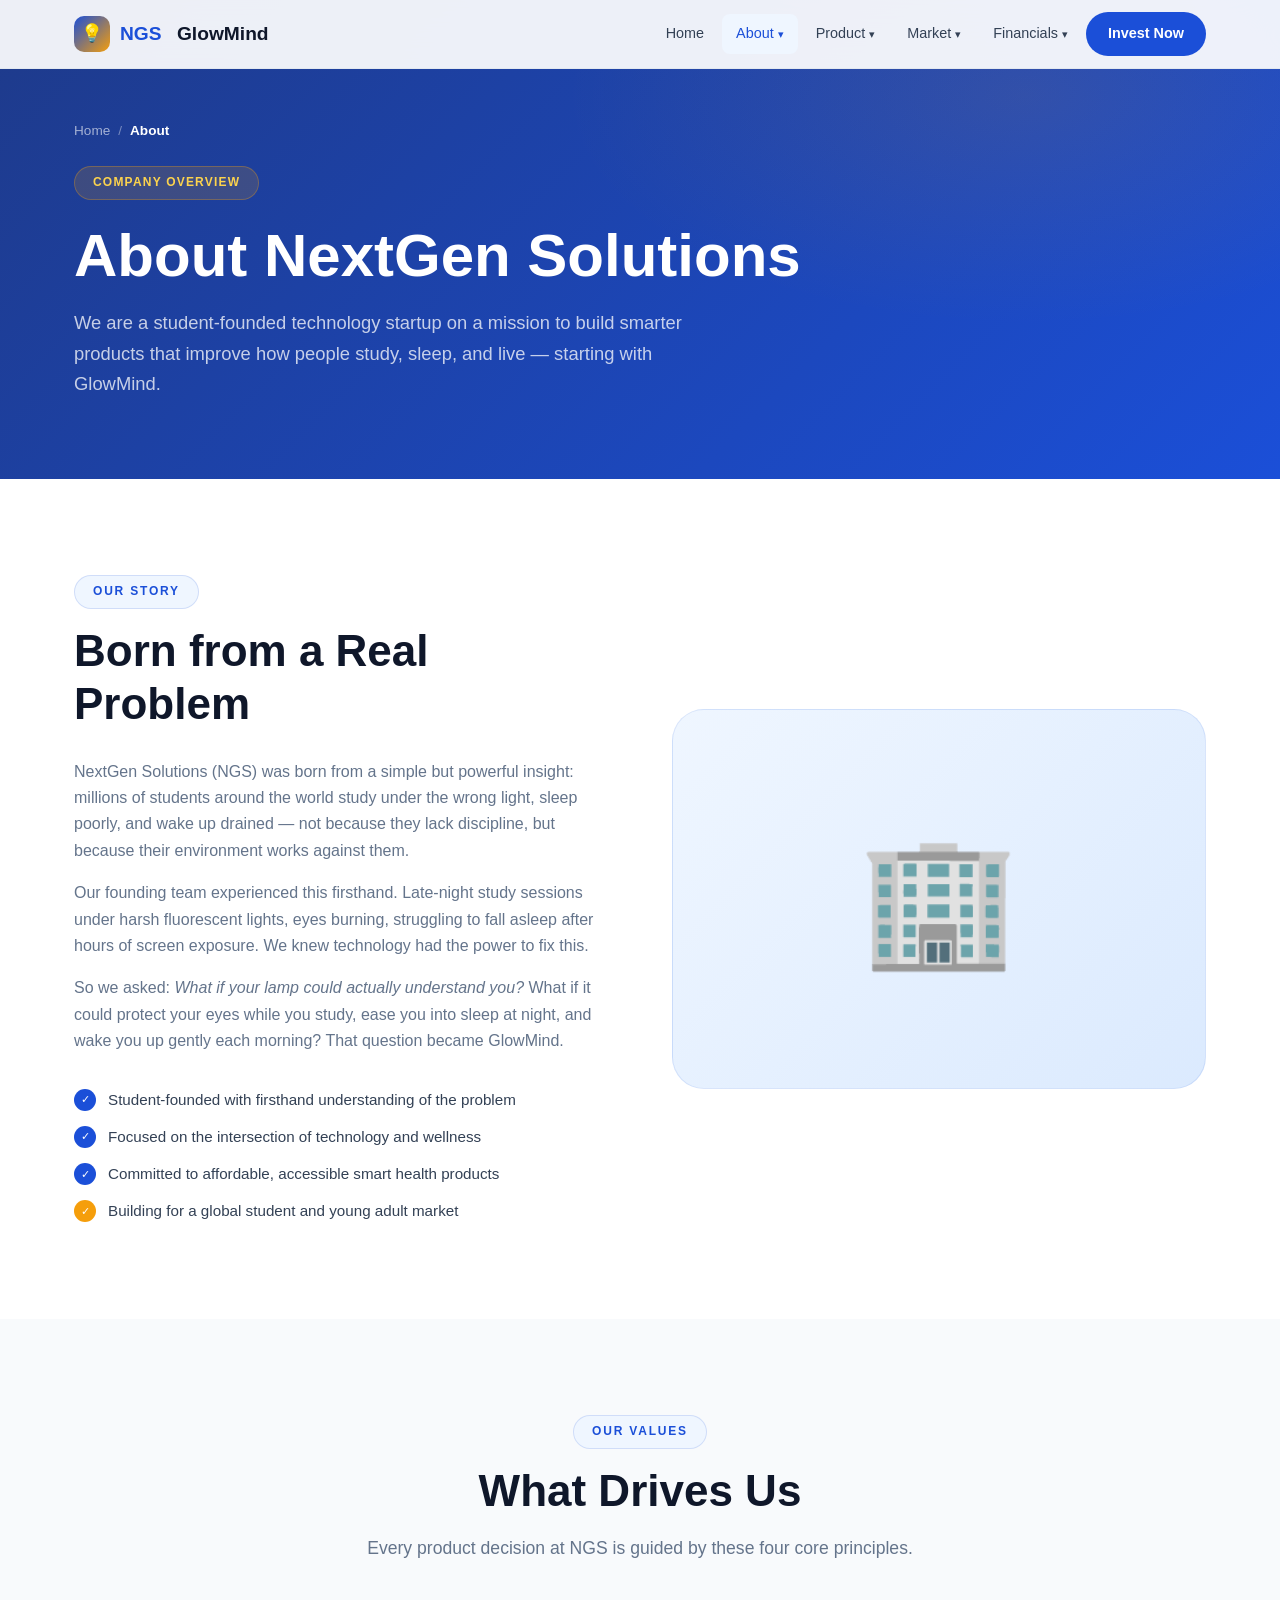
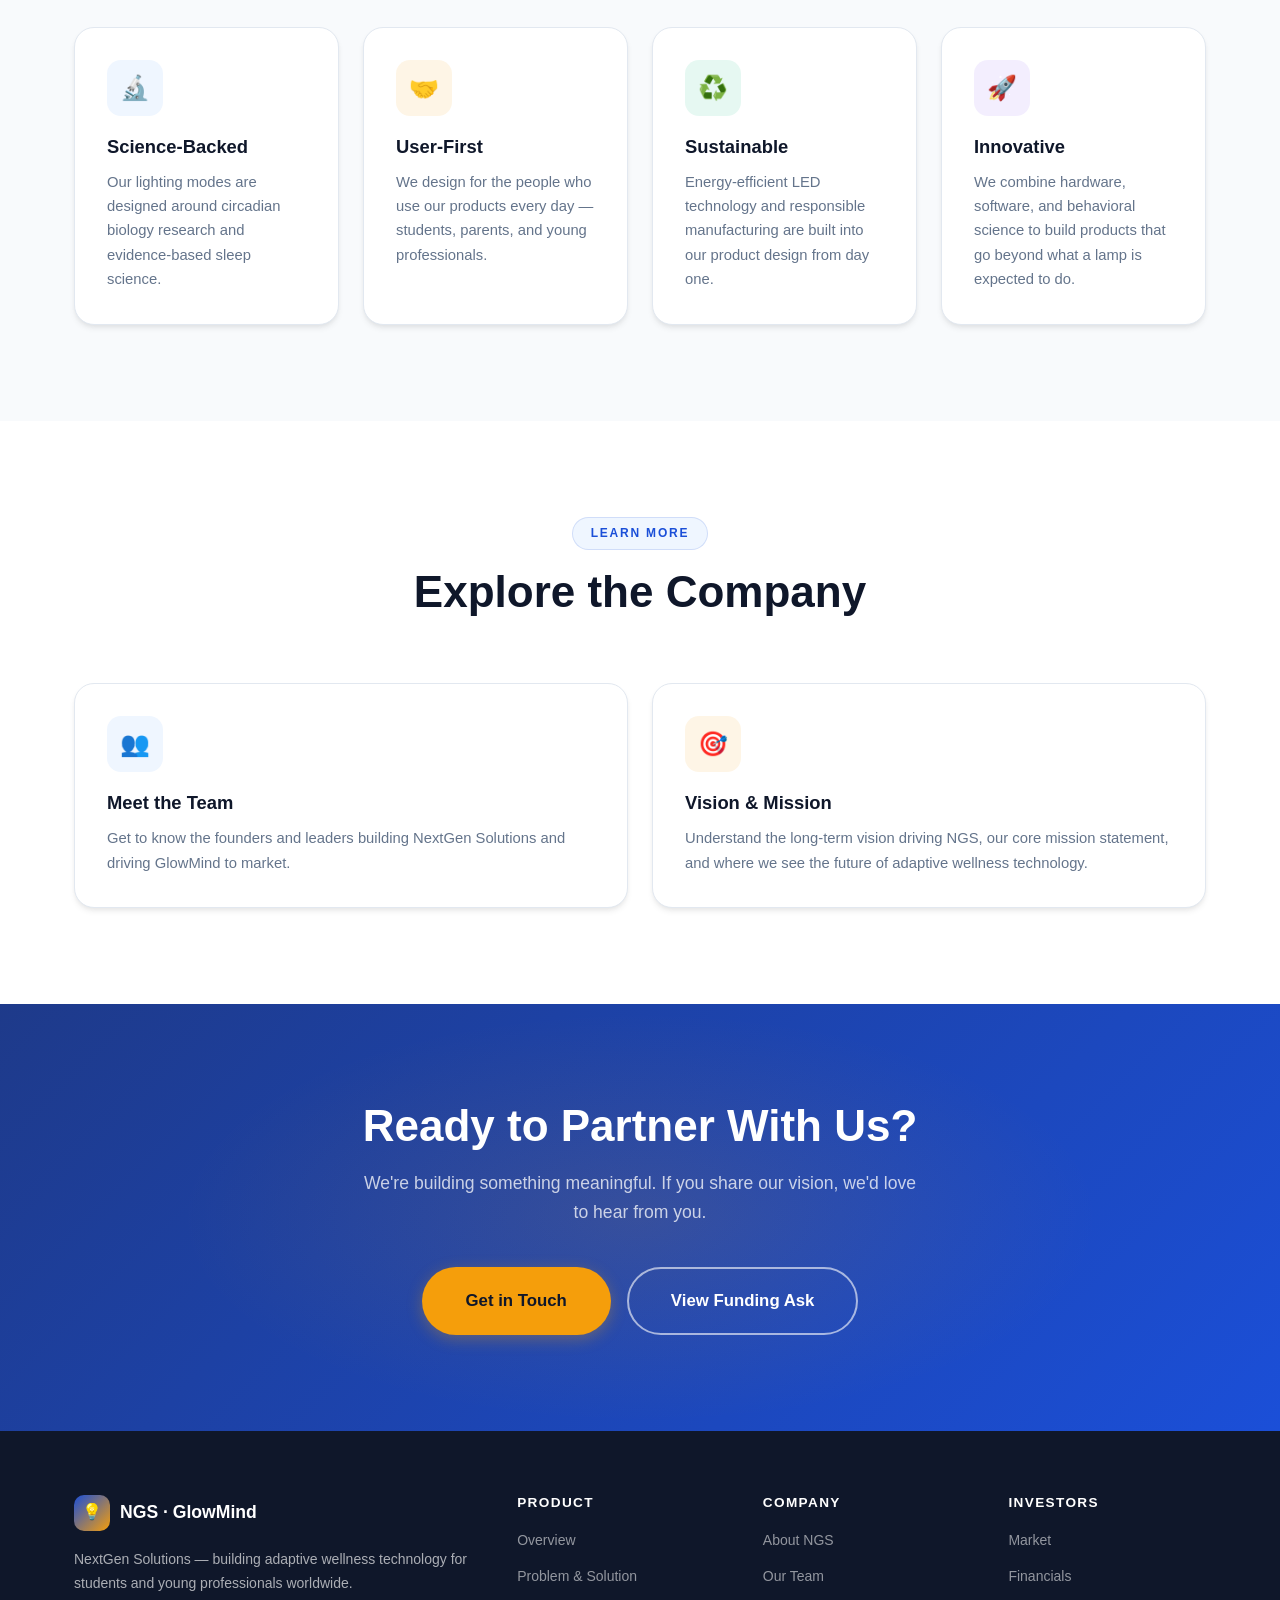
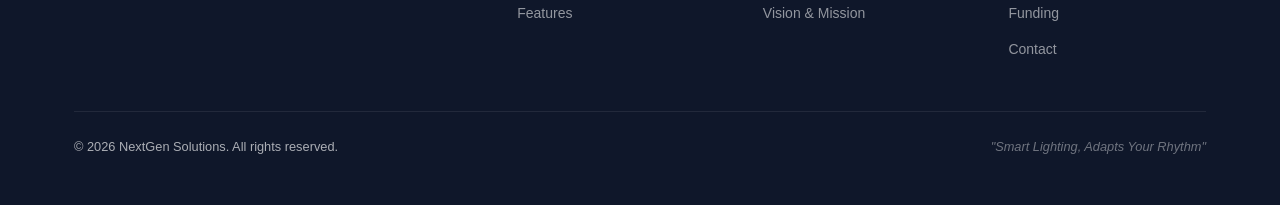
==== about.html @ 630b7460 "Initial commit: GlowMind investor proposal website Multi-page static website for NextGen Solutions' " ====
<!DOCTYPE html>
<html lang="en">
<head>
  <meta charset="UTF-8" />
  <meta name="viewport" content="width=device-width, initial-scale=1.0" />
  <title>About NextGen Solutions | GlowMind</title>
  <meta name="description" content="Learn about NextGen Solutions — a student-founded startup building adaptive wellness technology to improve how people study, sleep, and live." />
  <link rel="stylesheet" href="assets/css/styles.css" />
</head>
<body>

<nav class="nav">
  <div class="nav-inner">
    <a href="index.html" class="nav-logo">
      <div class="logo-icon">💡</div>
      <span>NGS</span> &nbsp;GlowMind
    </a>
    <ul class="nav-menu">
      <li class="nav-item"><a href="index.html" class="nav-link">Home</a></li>
      <li class="nav-item">
        <a href="about.html" class="nav-link active" data-dropdown="true">About <span class="chevron">▾</span></a>
        <div class="dropdown">
          <a href="about.html">Company Overview</a>
          <a href="about/team.html">Our Team</a>
          <a href="about/vision-mission.html">Vision &amp; Mission</a>
        </div>
      </li>
      <li class="nav-item">
        <a href="product.html" class="nav-link" data-dropdown="true">Product <span class="chevron">▾</span></a>
        <div class="dropdown">
          <a href="product.html">Product Overview</a>
          <a href="product/problem-solution.html">Problem &amp; Solution</a>
          <a href="product/features.html">Features</a>
        </div>
      </li>
      <li class="nav-item">
        <a href="market.html" class="nav-link" data-dropdown="true">Market <span class="chevron">▾</span></a>
        <div class="dropdown">
          <a href="market.html">Market Opportunity</a>
          <a href="market/customers.html">Target Customers</a>
          <a href="market/competition.html">Competition</a>
        </div>
      </li>
      <li class="nav-item">
        <a href="financials.html" class="nav-link" data-dropdown="true">Financials <span class="chevron">▾</span></a>
        <div class="dropdown">
          <a href="financials.html">Revenue &amp; Projections</a>
          <a href="financials/traction.html">Traction</a>
          <a href="financials/funding.html">Funding Ask</a>
        </div>
      </li>
      <li class="nav-item"><a href="contact.html" class="nav-link nav-cta">Invest Now</a></li>
    </ul>
    <div class="nav-toggle"><span></span><span></span><span></span></div>
  </div>
</nav>

<section class="page-hero">
  <div class="container page-hero-inner">
    <div class="breadcrumb"><a href="index.html">Home</a><span>/</span><span class="current">About</span></div>
    <div class="eyebrow">Company Overview</div>
    <h1>About NextGen Solutions</h1>
    <p>We are a student-founded technology startup on a mission to build smarter products that improve how people study, sleep, and live — starting with GlowMind.</p>
  </div>
</section>

<!-- Brand Story -->
<section class="section">
  <div class="container">
    <div class="two-col">
      <div class="two-col-content reveal">
        <div class="section-header" style="text-align:left;margin-bottom:28px;">
          <div class="eyebrow">Our Story</div>
          <h2>Born from a Real Problem</h2>
        </div>
        <p>NextGen Solutions (NGS) was born from a simple but powerful insight: millions of students around the world study under the wrong light, sleep poorly, and wake up drained — not because they lack discipline, but because their environment works against them.</p>
        <p>Our founding team experienced this firsthand. Late-night study sessions under harsh fluorescent lights, eyes burning, struggling to fall asleep after hours of screen exposure. We knew technology had the power to fix this.</p>
        <p>So we asked: <em>What if your lamp could actually understand you?</em> What if it could protect your eyes while you study, ease you into sleep at night, and wake you up gently each morning? That question became GlowMind.</p>
        <div class="checklist mt-8">
          <div class="checklist-item"><div class="ci-icon">✓</div><span>Student-founded with firsthand understanding of the problem</span></div>
          <div class="checklist-item"><div class="ci-icon">✓</div><span>Focused on the intersection of technology and wellness</span></div>
          <div class="checklist-item"><div class="ci-icon">✓</div><span>Committed to affordable, accessible smart health products</span></div>
          <div class="checklist-item accent"><div class="ci-icon">✓</div><span>Building for a global student and young adult market</span></div>
        </div>
      </div>
      <div class="two-col-visual reveal delay-1">🏢</div>
    </div>
  </div>
</section>

<!-- Core Values -->
<section class="section section-alt">
  <div class="container">
    <div class="section-header reveal">
      <div class="eyebrow">Our Values</div>
      <h2>What Drives Us</h2>
      <p>Every product decision at NGS is guided by these four core principles.</p>
    </div>
    <div class="card-grid card-grid-4">
      <div class="card reveal">
        <div class="card-icon blue">🔬</div>
        <h3>Science-Backed</h3>
        <p>Our lighting modes are designed around circadian biology research and evidence-based sleep science.</p>
      </div>
      <div class="card reveal delay-1">
        <div class="card-icon yellow">🤝</div>
        <h3>User-First</h3>
        <p>We design for the people who use our products every day — students, parents, and young professionals.</p>
      </div>
      <div class="card reveal delay-2">
        <div class="card-icon green">♻️</div>
        <h3>Sustainable</h3>
        <p>Energy-efficient LED technology and responsible manufacturing are built into our product design from day one.</p>
      </div>
      <div class="card reveal delay-3">
        <div class="card-icon purple">🚀</div>
        <h3>Innovative</h3>
        <p>We combine hardware, software, and behavioral science to build products that go beyond what a lamp is expected to do.</p>
      </div>
    </div>
  </div>
</section>

<!-- Quick nav -->
<section class="section">
  <div class="container">
    <div class="section-header reveal">
      <div class="eyebrow">Learn More</div>
      <h2>Explore the Company</h2>
    </div>
    <div class="card-grid card-grid-2">
      <a href="about/team.html" class="card reveal" style="cursor:pointer;">
        <div class="card-icon blue">👥</div>
        <h3>Meet the Team</h3>
        <p>Get to know the founders and leaders building NextGen Solutions and driving GlowMind to market.</p>
      </a>
      <a href="about/vision-mission.html" class="card reveal delay-1" style="cursor:pointer;">
        <div class="card-icon yellow">🎯</div>
        <h3>Vision &amp; Mission</h3>
        <p>Understand the long-term vision driving NGS, our core mission statement, and where we see the future of adaptive wellness technology.</p>
      </a>
    </div>
  </div>
</section>

<section class="cta-section">
  <div class="container">
    <h2>Ready to Partner With Us?</h2>
    <p>We're building something meaningful. If you share our vision, we'd love to hear from you.</p>
    <div class="cta-buttons">
      <a href="contact.html" class="btn btn-accent btn-lg">Get in Touch</a>
      <a href="financials/funding.html" class="btn btn-outline-white btn-lg">View Funding Ask</a>
    </div>
  </div>
</section>

<footer class="footer">
  <div class="container">
    <div class="footer-grid">
      <div class="footer-brand">
        <div class="logo"><div class="logo-icon">💡</div><div class="logo-text">NGS · GlowMind</div></div>
        <p>NextGen Solutions — building adaptive wellness technology for students and young professionals worldwide.</p>
      </div>
      <div class="footer-col"><h5>Product</h5><ul><li><a href="product.html">Overview</a></li><li><a href="product/problem-solution.html">Problem &amp; Solution</a></li><li><a href="product/features.html">Features</a></li></ul></div>
      <div class="footer-col"><h5>Company</h5><ul><li><a href="about.html">About NGS</a></li><li><a href="about/team.html">Our Team</a></li><li><a href="about/vision-mission.html">Vision &amp; Mission</a></li></ul></div>
      <div class="footer-col"><h5>Investors</h5><ul><li><a href="market.html">Market</a></li><li><a href="financials.html">Financials</a></li><li><a href="financials/funding.html">Funding</a></li><li><a href="contact.html">Contact</a></li></ul></div>
    </div>
    <div class="footer-bottom">
      <p>&copy; 2026 NextGen Solutions. All rights reserved.</p>
      <p class="footer-tagline">"Smart Lighting, Adapts Your Rhythm"</p>
    </div>
  </div>
</footer>

<script src="assets/js/script.js"></script>
</body>
</html>
---- assets/css/styles.css ----
:root {
  --primary: #1B4FD8;
  --primary-light: #3B82F6;
  --primary-dark: #1e3a8a;
  --accent: #F59E0B;
  --accent-light: #FCD34D;
  --accent-dark: #D97706;
  --dark: #0F172A;
  --text: #334155;
  --text-light: #64748B;
  --bg: #F8FAFC;
  --bg-alt: #EFF6FF;
  --white: #FFFFFF;
  --border: #E2E8F0;
  --shadow: 0 4px 6px -1px rgba(0,0,0,.08), 0 2px 4px -1px rgba(0,0,0,.04);
  --shadow-md: 0 8px 16px -4px rgba(0,0,0,.1), 0 4px 8px -2px rgba(0,0,0,.06);
  --shadow-lg: 0 16px 32px -8px rgba(0,0,0,.12), 0 8px 16px -4px rgba(0,0,0,.06);
  --shadow-xl: 0 24px 48px -12px rgba(27,79,216,.25);
  --radius: 12px;
  --radius-lg: 20px;
  --radius-xl: 32px;
  --transition: all 0.3s cubic-bezier(0.4, 0, 0.2, 1);
}

*, *::before, *::after { margin: 0; padding: 0; box-sizing: border-box; }
html { scroll-behavior: smooth; font-size: 16px; }
body {
  font-family: -apple-system, BlinkMacSystemFont, 'Segoe UI', Roboto, Oxygen, Ubuntu, Cantarell, sans-serif;
  color: var(--text);
  background: var(--white);
  line-height: 1.65;
  overflow-x: hidden;
}

h1, h2, h3, h4, h5 { color: var(--dark); line-height: 1.2; font-weight: 700; }
h1 { font-size: clamp(2.2rem, 5vw, 3.75rem); }
h2 { font-size: clamp(1.75rem, 3.5vw, 2.75rem); }
h3 { font-size: clamp(1.25rem, 2.5vw, 1.75rem); }
h4 { font-size: 1.15rem; font-weight: 600; }
p { margin-bottom: 1rem; }
a { text-decoration: none; color: var(--primary); transition: var(--transition); }
a:hover { color: var(--accent-dark); }
img { max-width: 100%; display: block; }
ul { list-style: none; }

/* ── UTILITIES ── */
.container { max-width: 1180px; margin: 0 auto; padding: 0 24px; }
.section { padding: 96px 0; }
.section-sm { padding: 64px 0; }
.section-alt { background: var(--bg); }
.section-dark { background: var(--primary-dark); color: var(--white); }
.section-dark h2, .section-dark h3, .section-dark h4 { color: var(--white); }
.section-dark p { color: rgba(255,255,255,.8); }
.text-center { text-align: center; }
.text-primary { color: var(--primary); }
.text-accent { color: var(--accent); }
.text-white { color: var(--white) !important; }
.mb-0 { margin-bottom: 0 !important; }
.mb-2 { margin-bottom: .5rem; }
.mb-4 { margin-bottom: 1rem; }
.mb-8 { margin-bottom: 2rem; }
.mt-4 { margin-top: 1rem; }
.mt-8 { margin-top: 2rem; }
.font-bold { font-weight: 700; }
.highlight { color: var(--accent); font-weight: 700; }
.highlight-primary { color: var(--primary); font-weight: 700; }

/* ── SECTION HEADER ── */
.section-header { text-align: center; margin-bottom: 64px; }
.section-header .eyebrow {
  display: inline-block;
  font-size: .75rem;
  font-weight: 700;
  letter-spacing: .15em;
  text-transform: uppercase;
  color: var(--primary);
  background: var(--bg-alt);
  border: 1px solid rgba(27,79,216,.15);
  padding: 6px 18px;
  border-radius: 100px;
  margin-bottom: 16px;
}
.section-header h2 { margin-bottom: 16px; }
.section-header p { font-size: 1.1rem; color: var(--text-light); max-width: 600px; margin: 0 auto; }

/* ── NAV ── */
.nav {
  position: fixed; top: 0; left: 0; right: 0; z-index: 1000;
  background: rgba(255,255,255,.92);
  backdrop-filter: blur(16px);
  -webkit-backdrop-filter: blur(16px);
  border-bottom: 1px solid var(--border);
  transition: var(--transition);
}
.nav.scrolled { box-shadow: var(--shadow-md); }
.nav-inner {
  display: flex;
  align-items: center;
  justify-content: space-between;
  height: 68px;
  max-width: 1180px;
  margin: 0 auto;
  padding: 0 24px;
}
.nav-logo {
  display: flex;
  align-items: center;
  gap: 10px;
  font-weight: 800;
  font-size: 1.2rem;
  color: var(--dark);
}
.nav-logo .logo-icon {
  width: 36px; height: 36px;
  background: linear-gradient(135deg, var(--primary) 0%, var(--accent) 100%);
  border-radius: 10px;
  display: flex; align-items: center; justify-content: center;
  font-size: 1.1rem;
  color: white;
}
.nav-logo span { color: var(--primary); }
.nav-menu { display: flex; align-items: center; gap: 4px; }
.nav-item { position: relative; }
.nav-link {
  display: flex; align-items: center; gap: 4px;
  padding: 8px 14px;
  border-radius: 8px;
  font-size: .9rem;
  font-weight: 500;
  color: var(--text);
  transition: var(--transition);
  white-space: nowrap;
}
.nav-link:hover, .nav-link.active { background: var(--bg-alt); color: var(--primary); }
.nav-link .chevron { font-size: .7rem; transition: var(--transition); }
.nav-item:hover .chevron { transform: rotate(180deg); }
.dropdown {
  position: absolute;
  top: calc(100% + 8px);
  left: 0;
  background: var(--white);
  border: 1px solid var(--border);
  border-radius: var(--radius);
  box-shadow: var(--shadow-lg);
  min-width: 200px;
  opacity: 0;
  visibility: hidden;
  transform: translateY(-8px);
  transition: var(--transition);
  overflow: hidden;
}
.nav-item:hover .dropdown { opacity: 1; visibility: visible; transform: translateY(0); }
.dropdown a {
  display: block;
  padding: 11px 18px;
  font-size: .875rem;
  font-weight: 500;
  color: var(--text);
  border-bottom: 1px solid var(--border);
  transition: var(--transition);
}
.dropdown a:last-child { border-bottom: none; }
.dropdown a:hover { background: var(--bg-alt); color: var(--primary); padding-left: 24px; }
.nav-cta {
  background: var(--primary);
  color: var(--white) !important;
  border-radius: 100px;
  padding: 10px 22px !important;
  font-weight: 600 !important;
}
.nav-cta:hover { background: var(--primary-dark) !important; color: var(--white) !important; }
.nav-toggle { display: none; flex-direction: column; gap: 5px; cursor: pointer; padding: 4px; }
.nav-toggle span { display: block; width: 24px; height: 2px; background: var(--dark); border-radius: 2px; transition: var(--transition); }

/* ── BUTTONS ── */
.btn {
  display: inline-flex; align-items: center; gap: 8px;
  padding: 14px 32px;
  border-radius: 100px;
  font-size: .95rem;
  font-weight: 600;
  cursor: pointer;
  border: 2px solid transparent;
  transition: var(--transition);
  white-space: nowrap;
}
.btn-primary {
  background: var(--primary); color: var(--white);
  box-shadow: 0 4px 16px rgba(27,79,216,.35);
}
.btn-primary:hover { background: var(--primary-dark); color: var(--white); transform: translateY(-2px); box-shadow: 0 8px 24px rgba(27,79,216,.45); }
.btn-accent {
  background: var(--accent); color: var(--dark);
  box-shadow: 0 4px 16px rgba(245,158,11,.3);
}
.btn-accent:hover { background: var(--accent-dark); color: var(--white); transform: translateY(-2px); box-shadow: 0 8px 24px rgba(245,158,11,.4); }
.btn-outline {
  background: transparent; color: var(--primary);
  border-color: var(--primary);
}
.btn-outline:hover { background: var(--primary); color: var(--white); transform: translateY(-2px); }
.btn-outline-white {
  background: transparent; color: var(--white);
  border-color: rgba(255,255,255,.6);
}
.btn-outline-white:hover { background: rgba(255,255,255,.1); color: var(--white); border-color: var(--white); }
.btn-lg { padding: 18px 42px; font-size: 1.05rem; }
.btn-sm { padding: 10px 22px; font-size: .85rem; }

/* ── HERO ── */
.hero {
  min-height: 100vh;
  display: flex; align-items: center;
  background: linear-gradient(135deg, #0F172A 0%, #1e3a8a 50%, #1B4FD8 100%);
  position: relative;
  overflow: hidden;
  padding-top: 68px;
}
.hero::before {
  content: '';
  position: absolute; inset: 0;
  background: radial-gradient(ellipse 80% 60% at 60% 40%, rgba(245,158,11,.12) 0%, transparent 60%),
              radial-gradient(ellipse 60% 80% at 20% 80%, rgba(59,130,246,.15) 0%, transparent 60%);
}
.hero-grid { position: absolute; inset: 0; background-image: linear-gradient(rgba(255,255,255,.03) 1px, transparent 1px), linear-gradient(90deg, rgba(255,255,255,.03) 1px, transparent 1px); background-size: 48px 48px; }
.hero-inner { position: relative; z-index: 2; }
.hero-content { max-width: 700px; }
.hero-eyebrow {
  display: inline-flex; align-items: center; gap: 8px;
  background: rgba(245,158,11,.15);
  border: 1px solid rgba(245,158,11,.3);
  color: var(--accent-light);
  padding: 8px 20px;
  border-radius: 100px;
  font-size: .8rem;
  font-weight: 700;
  letter-spacing: .1em;
  text-transform: uppercase;
  margin-bottom: 28px;
}
.hero-eyebrow .dot { width: 6px; height: 6px; background: var(--accent); border-radius: 50%; animation: pulse 2s infinite; }
.hero h1 { color: var(--white); margin-bottom: 8px; }
.hero h1 .tagline-accent { color: var(--accent); }
.hero .tagline { font-size: clamp(1rem, 2vw, 1.25rem); color: rgba(255,255,255,.7); margin-bottom: 32px; font-style: italic; }
.hero-speech {
  background: rgba(255,255,255,.06);
  border: 1px solid rgba(255,255,255,.1);
  border-left: 4px solid var(--accent);
  border-radius: var(--radius);
  padding: 28px 32px;
  margin-bottom: 36px;
}
.hero-speech p {
  color: rgba(255,255,255,.9);
  font-size: 1.05rem;
  margin-bottom: 12px;
  line-height: 1.75;
}
.hero-speech p:last-child { margin-bottom: 0; }
.hero-speech .question { font-size: 1.1rem; font-weight: 600; color: var(--white); }
.hero-cta { display: flex; gap: 16px; flex-wrap: wrap; margin-bottom: 60px; }
.hero-stats { display: flex; gap: 48px; flex-wrap: wrap; }
.hero-stat { }
.hero-stat .number { font-size: 2rem; font-weight: 800; color: var(--accent); line-height: 1; }
.hero-stat .label { font-size: .8rem; color: rgba(255,255,255,.6); text-transform: uppercase; letter-spacing: .08em; margin-top: 4px; }
.hero-lamp {
  position: absolute; right: 5%; top: 50%; transform: translateY(-50%);
  width: 380px; height: 480px;
  display: flex; align-items: center; justify-content: center;
}
.lamp-visual {
  position: relative;
  width: 220px; height: 380px;
  display: flex; flex-direction: column; align-items: center;
}
.lamp-head {
  width: 140px; height: 80px;
  background: linear-gradient(135deg, #2d3748 0%, #1a202c 100%);
  border-radius: 50% 50% 40% 40%;
  position: relative;
  box-shadow: 0 0 60px rgba(245,158,11,.6), 0 0 120px rgba(245,158,11,.3);
  z-index: 2;
  overflow: hidden;
}
.lamp-head::after {
  content: '';
  position: absolute; bottom: 0; left: 50%; transform: translateX(-50%);
  width: 80%; height: 60%;
  background: radial-gradient(ellipse, rgba(255,220,100,.9) 0%, rgba(245,158,11,.7) 60%, transparent 100%);
  border-radius: 50%;
}
.lamp-glow {
  position: absolute; top: 60px; left: 50%; transform: translateX(-50%);
  width: 300px; height: 220px;
  background: conic-gradient(from 180deg, transparent 30%, rgba(245,158,11,.15) 50%, transparent 70%);
  border-radius: 0 0 50% 50%;
}
.lamp-arm {
  width: 8px; height: 100px;
  background: linear-gradient(to bottom, #2d3748, #374151);
  border-radius: 4px;
  z-index: 1;
}
.lamp-base {
  width: 120px; height: 16px;
  background: linear-gradient(135deg, #374151, #1f2937);
  border-radius: 8px;
  box-shadow: var(--shadow-md);
}
.lamp-rings {
  position: absolute; top: -20px; left: 50%; transform: translateX(-50%);
  width: 200px; height: 200px;
}
.ring {
  position: absolute; top: 50%; left: 50%;
  border-radius: 50%;
  border: 1px solid rgba(245,158,11,.2);
  transform: translate(-50%, -50%);
  animation: ring-pulse 3s ease-in-out infinite;
}
.ring:nth-child(1) { width: 120px; height: 120px; animation-delay: 0s; }
.ring:nth-child(2) { width: 180px; height: 180px; animation-delay: .6s; }
.ring:nth-child(3) { width: 240px; height: 240px; animation-delay: 1.2s; }
.lamp-badge {
  position: absolute;
  background: rgba(255,255,255,.1);
  backdrop-filter: blur(8px);
  border: 1px solid rgba(255,255,255,.15);
  border-radius: var(--radius);
  padding: 12px 16px;
  font-size: .8rem;
  color: rgba(255,255,255,.9);
  font-weight: 600;
  white-space: nowrap;
}
.lamp-badge.b1 { top: 20%; left: -60px; }
.lamp-badge.b2 { top: 50%; right: -60px; }
.lamp-badge.b3 { bottom: 20%; left: -40px; }
.lamp-badge .icon { font-size: 1rem; }

/* ── PAGE HERO (subpages) ── */
.page-hero {
  background: linear-gradient(135deg, var(--primary-dark) 0%, var(--primary) 100%);
  padding: 120px 0 80px;
  position: relative;
  overflow: hidden;
}
.page-hero::before {
  content: '';
  position: absolute; inset: 0;
  background: radial-gradient(ellipse 60% 80% at 80% 20%, rgba(245,158,11,.1) 0%, transparent 60%);
}
.page-hero-inner { position: relative; z-index: 2; }
.page-hero .eyebrow {
  display: inline-flex; align-items: center; gap: 8px;
  background: rgba(245,158,11,.15);
  border: 1px solid rgba(245,158,11,.3);
  color: var(--accent-light);
  padding: 6px 18px; border-radius: 100px;
  font-size: .75rem; font-weight: 700; letter-spacing: .1em;
  text-transform: uppercase; margin-bottom: 20px;
}
.page-hero h1 { color: var(--white); margin-bottom: 16px; }
.page-hero p { font-size: 1.15rem; color: rgba(255,255,255,.75); max-width: 620px; margin-bottom: 0; }
.breadcrumb { display: flex; align-items: center; gap: 8px; margin-bottom: 24px; font-size: .85rem; }
.breadcrumb a { color: rgba(255,255,255,.6); }
.breadcrumb a:hover { color: var(--accent); }
.breadcrumb span { color: rgba(255,255,255,.4); }
.breadcrumb .current { color: var(--white); font-weight: 600; }

/* ── CARDS ── */
.card {
  background: var(--white);
  border: 1px solid var(--border);
  border-radius: var(--radius-lg);
  padding: 32px;
  transition: var(--transition);
  box-shadow: var(--shadow);
}
.card:hover { transform: translateY(-4px); box-shadow: var(--shadow-lg); border-color: rgba(27,79,216,.15); }
.card-icon {
  width: 56px; height: 56px;
  border-radius: 14px;
  display: flex; align-items: center; justify-content: center;
  font-size: 1.5rem;
  margin-bottom: 20px;
}
.card-icon.blue { background: var(--bg-alt); }
.card-icon.yellow { background: rgba(245,158,11,.1); }
.card-icon.green { background: rgba(16,185,129,.1); }
.card-icon.purple { background: rgba(139,92,246,.1); }
.card h3 { margin-bottom: 12px; font-size: 1.15rem; }
.card p { color: var(--text-light); font-size: .925rem; margin-bottom: 0; }
.card-grid { display: grid; gap: 24px; }
.card-grid-2 { grid-template-columns: repeat(2, 1fr); }
.card-grid-3 { grid-template-columns: repeat(3, 1fr); }
.card-grid-4 { grid-template-columns: repeat(4, 1fr); }

/* ── FEATURE CARDS ── */
.feature-card {
  background: var(--white);
  border: 1px solid var(--border);
  border-radius: var(--radius-lg);
  padding: 36px 28px;
  text-align: center;
  transition: var(--transition);
  position: relative;
  overflow: hidden;
}
.feature-card::before {
  content: '';
  position: absolute; top: 0; left: 0; right: 0;
  height: 4px;
  background: linear-gradient(90deg, var(--primary), var(--accent));
  transform: scaleX(0); transform-origin: left;
  transition: transform .4s ease;
}
.feature-card:hover::before { transform: scaleX(1); }
.feature-card:hover { transform: translateY(-6px); box-shadow: var(--shadow-xl); }
.feature-card .icon { font-size: 2.5rem; margin-bottom: 20px; display: block; }
.feature-card h3 { font-size: 1.1rem; margin-bottom: 12px; }
.feature-card p { font-size: .9rem; color: var(--text-light); margin-bottom: 0; }

/* ── MODES SECTION ── */
.modes-grid { display: grid; grid-template-columns: repeat(3, 1fr); gap: 32px; }
.mode-card {
  border-radius: var(--radius-xl);
  padding: 48px 36px;
  text-align: center;
  position: relative;
  overflow: hidden;
  transition: var(--transition);
}
.mode-card:hover { transform: translateY(-8px); box-shadow: var(--shadow-xl); }
.mode-card.study { background: linear-gradient(135deg, #EFF6FF 0%, #DBEAFE 100%); border: 2px solid rgba(59,130,246,.2); }
.mode-card.sleep { background: linear-gradient(135deg, #F5F3FF 0%, #EDE9FE 100%); border: 2px solid rgba(139,92,246,.2); }
.mode-card.wakeup { background: linear-gradient(135deg, #FFFBEB 0%, #FEF3C7 100%); border: 2px solid rgba(245,158,11,.2); }
.mode-icon { font-size: 3.5rem; margin-bottom: 20px; display: block; }
.mode-card h3 { margin-bottom: 16px; }
.mode-card p { font-size: .95rem; color: var(--text); margin-bottom: 0; }
.mode-badge {
  display: inline-block;
  padding: 6px 16px;
  border-radius: 100px;
  font-size: .75rem;
  font-weight: 700;
  letter-spacing: .05em;
  text-transform: uppercase;
  margin-bottom: 16px;
}
.study .mode-badge { background: rgba(59,130,246,.15); color: #1d4ed8; }
.sleep .mode-badge { background: rgba(139,92,246,.15); color: #7c3aed; }
.wakeup .mode-badge { background: rgba(245,158,11,.15); color: #d97706; }

/* ── PROBLEM-SOLUTION ── */
.problem-grid { display: grid; grid-template-columns: 1fr 1fr; gap: 48px; align-items: start; }
.problem-list { display: flex; flex-direction: column; gap: 16px; }
.problem-item {
  display: flex; align-items: flex-start; gap: 16px;
  background: var(--white);
  border: 1px solid var(--border);
  border-left: 4px solid #EF4444;
  border-radius: var(--radius);
  padding: 20px 24px;
  transition: var(--transition);
}
.problem-item:hover { box-shadow: var(--shadow-md); }
.problem-item .pi-icon { font-size: 1.5rem; flex-shrink: 0; }
.problem-item .pi-content h4 { margin-bottom: 6px; font-size: 1rem; }
.problem-item .pi-content p { font-size: .875rem; color: var(--text-light); margin-bottom: 0; }
.solution-list { display: flex; flex-direction: column; gap: 16px; }
.solution-item {
  display: flex; align-items: flex-start; gap: 16px;
  background: var(--white);
  border: 1px solid var(--border);
  border-left: 4px solid #10B981;
  border-radius: var(--radius);
  padding: 20px 24px;
  transition: var(--transition);
}
.solution-item:hover { box-shadow: var(--shadow-md); }
.solution-item .si-icon { font-size: 1.5rem; flex-shrink: 0; }
.solution-item .si-content h4 { margin-bottom: 6px; font-size: 1rem; }
.solution-item .si-content p { font-size: .875rem; color: var(--text-light); margin-bottom: 0; }

/* ── ANNA STORY ── */
.anna-section { background: linear-gradient(135deg, var(--primary-dark) 0%, #1a1a2e 100%); padding: 96px 0; position: relative; overflow: hidden; }
.anna-section::before { content: ''; position: absolute; top: -100px; right: -100px; width: 500px; height: 500px; background: radial-gradient(circle, rgba(245,158,11,.1) 0%, transparent 70%); }
.anna-grid { display: grid; grid-template-columns: 1fr 1fr; gap: 64px; align-items: center; }
.anna-avatar {
  display: flex; flex-direction: column; align-items: center; gap: 32px;
}
.avatar-circle {
  width: 180px; height: 180px;
  border-radius: 50%;
  background: linear-gradient(135deg, rgba(255,255,255,.1) 0%, rgba(255,255,255,.05) 100%);
  border: 3px solid rgba(245,158,11,.4);
  display: flex; align-items: center; justify-content: center;
  font-size: 5rem;
  position: relative;
  box-shadow: 0 0 60px rgba(245,158,11,.2);
}
.avatar-stats { display: flex; gap: 32px; }
.avatar-stat { text-align: center; }
.avatar-stat .val { font-size: 1.75rem; font-weight: 800; color: var(--accent); }
.avatar-stat .lbl { font-size: .75rem; color: rgba(255,255,255,.6); text-transform: uppercase; letter-spacing: .08em; }
.anna-story h2 { color: var(--white); margin-bottom: 24px; }
.anna-story p { color: rgba(255,255,255,.8); font-size: 1.05rem; margin-bottom: 20px; }
.anna-pain { display: flex; flex-direction: column; gap: 12px; margin: 24px 0; }
.pain-tag {
  display: inline-flex; align-items: center; gap: 10px;
  background: rgba(239,68,68,.1);
  border: 1px solid rgba(239,68,68,.2);
  border-radius: 100px;
  padding: 8px 20px;
  font-size: .875rem;
  color: #FCA5A5;
  font-weight: 500;
  width: fit-content;
}
.pain-tag .dot { width: 8px; height: 8px; background: #EF4444; border-radius: 50%; }

/* ── STATS / IMPACT ── */
.stats-row { display: grid; grid-template-columns: repeat(4, 1fr); gap: 24px; }
.stat-box {
  text-align: center;
  background: var(--white);
  border: 1px solid var(--border);
  border-radius: var(--radius-lg);
  padding: 36px 24px;
  transition: var(--transition);
}
.stat-box:hover { transform: translateY(-4px); box-shadow: var(--shadow-lg); }
.stat-box .number { font-size: 2.75rem; font-weight: 800; color: var(--primary); line-height: 1; margin-bottom: 8px; }
.stat-box .number.accent { color: var(--accent); }
.stat-box .label { font-size: .875rem; color: var(--text-light); font-weight: 500; }

/* ── TEAM ── */
.team-grid { display: grid; grid-template-columns: repeat(4, 1fr); gap: 28px; }
.team-card {
  background: var(--white);
  border: 1px solid var(--border);
  border-radius: var(--radius-lg);
  padding: 32px 24px;
  text-align: center;
  transition: var(--transition);
}
.team-card:hover { transform: translateY(-6px); box-shadow: var(--shadow-xl); border-color: rgba(27,79,216,.15); }
.team-avatar {
  width: 100px; height: 100px;
  border-radius: 50%;
  background: linear-gradient(135deg, var(--primary) 0%, var(--accent) 100%);
  display: flex; align-items: center; justify-content: center;
  font-size: 2.5rem;
  margin: 0 auto 20px;
  color: white;
  box-shadow: 0 8px 24px rgba(27,79,216,.3);
}
.team-card h3 { font-size: 1.1rem; margin-bottom: 6px; }
.team-card .role { font-size: .85rem; font-weight: 600; color: var(--primary); text-transform: uppercase; letter-spacing: .06em; margin-bottom: 12px; }
.team-card p { font-size: .875rem; color: var(--text-light); margin-bottom: 0; }

/* ── MARKET CHART ── */
.chart-container { background: var(--white); border: 1px solid var(--border); border-radius: var(--radius-lg); padding: 40px; }
.chart-title { font-size: 1rem; font-weight: 600; color: var(--text-light); margin-bottom: 32px; text-align: center; }
.bar-chart { display: flex; align-items: flex-end; gap: 16px; height: 220px; padding: 0 16px; }
.bar-group { flex: 1; display: flex; flex-direction: column; align-items: center; gap: 8px; }
.bar {
  width: 100%; border-radius: 8px 8px 0 0;
  position: relative; display: flex; align-items: flex-end; justify-content: center; padding-bottom: 8px;
  transition: opacity .3s;
  cursor: default;
}
.bar:hover { opacity: .85; }
.bar span { font-size: .75rem; font-weight: 700; color: white; }
.bar.primary { background: linear-gradient(to top, var(--primary-dark), var(--primary)); }
.bar.accent { background: linear-gradient(to top, var(--accent-dark), var(--accent)); }
.bar-label { font-size: .8rem; font-weight: 600; color: var(--text-light); }
.chart-legend { display: flex; justify-content: center; gap: 32px; margin-top: 24px; }
.legend-item { display: flex; align-items: center; gap: 8px; font-size: .85rem; color: var(--text-light); }
.legend-dot { width: 12px; height: 12px; border-radius: 3px; }

/* ── COMPARISON TABLE ── */
.compare-table { width: 100%; border-collapse: collapse; }
.compare-table th, .compare-table td { padding: 16px 20px; text-align: left; border-bottom: 1px solid var(--border); font-size: .9rem; }
.compare-table th { background: var(--bg); font-weight: 700; font-size: .8rem; text-transform: uppercase; letter-spacing: .06em; color: var(--text-light); }
.compare-table tr:hover td { background: var(--bg-alt); }
.compare-table .feature-col { font-weight: 600; color: var(--dark); }
.compare-table .check { color: #10B981; font-size: 1.1rem; font-weight: 700; }
.compare-table .cross { color: #EF4444; font-size: 1.1rem; }
.compare-table .partial { color: var(--accent); font-size: 1rem; }
.compare-table .highlight-col { background: rgba(27,79,216,.04) !important; }
.compare-table th.highlight-col { background: var(--primary) !important; color: var(--white) !important; }

/* ── REVENUE MODEL ── */
.revenue-grid { display: grid; grid-template-columns: repeat(3, 1fr); gap: 24px; }
.revenue-card {
  background: var(--white);
  border: 1px solid var(--border);
  border-radius: var(--radius-lg);
  padding: 32px;
  position: relative;
  overflow: hidden;
  transition: var(--transition);
}
.revenue-card:hover { transform: translateY(-4px); box-shadow: var(--shadow-lg); }
.revenue-card .rc-num { font-size: 3rem; font-weight: 800; color: var(--border); line-height: 1; margin-bottom: 16px; }
.revenue-card h3 { margin-bottom: 12px; }
.revenue-card p { font-size: .9rem; color: var(--text-light); margin-bottom: 16px; }
.revenue-card .rc-tag { display: inline-block; background: var(--bg-alt); color: var(--primary); border-radius: 100px; padding: 4px 14px; font-size: .78rem; font-weight: 700; }

/* ── PROJECTION TABLE ── */
.proj-table { width: 100%; border-collapse: collapse; }
.proj-table th, .proj-table td { padding: 18px 24px; text-align: left; border-bottom: 1px solid var(--border); font-size: .9rem; }
.proj-table th { background: var(--primary); color: var(--white); font-weight: 700; font-size: .85rem; text-transform: uppercase; letter-spacing: .05em; }
.proj-table th:first-child { border-radius: 12px 0 0 0; }
.proj-table th:last-child { border-radius: 0 12px 0 0; }
.proj-table tr:last-child td { border-bottom: none; font-weight: 700; background: var(--bg-alt); }
.proj-table tr:hover td { background: var(--bg); }
.proj-table .growth { color: #10B981; font-weight: 700; }

/* ── FUNDING ── */
.funding-phases { display: flex; flex-direction: column; gap: 24px; }
.phase-card {
  background: var(--white);
  border: 1px solid var(--border);
  border-radius: var(--radius-lg);
  padding: 36px 40px;
  display: grid;
  grid-template-columns: 120px 1fr auto;
  gap: 32px;
  align-items: center;
  transition: var(--transition);
}
.phase-card:hover { box-shadow: var(--shadow-lg); border-color: rgba(27,79,216,.2); }
.phase-num {
  width: 80px; height: 80px;
  border-radius: 50%;
  display: flex; align-items: center; justify-content: center;
  font-size: 1.5rem; font-weight: 800;
  color: white;
}
.phase-num.y1 { background: linear-gradient(135deg, var(--primary), var(--primary-light)); }
.phase-num.y2 { background: linear-gradient(135deg, var(--accent-dark), var(--accent)); }
.phase-num.y3 { background: linear-gradient(135deg, #10B981, #059669); }
.phase-details h3 { margin-bottom: 8px; }
.phase-details p { font-size: .9rem; color: var(--text-light); margin-bottom: 12px; }
.phase-tags { display: flex; gap: 8px; flex-wrap: wrap; }
.phase-tag { background: var(--bg); border: 1px solid var(--border); border-radius: 100px; padding: 4px 12px; font-size: .78rem; color: var(--text); font-weight: 500; }
.phase-amount { text-align: right; }
.phase-amount .amount { font-size: 1.75rem; font-weight: 800; color: var(--primary); white-space: nowrap; }
.phase-amount .period { font-size: .8rem; color: var(--text-light); }

/* ── CONTACT ── */
.contact-grid { display: grid; grid-template-columns: 1fr 1.4fr; gap: 64px; align-items: start; }
.contact-info h2 { margin-bottom: 16px; }
.contact-info p { color: var(--text-light); margin-bottom: 32px; }
.contact-ctas { display: flex; flex-direction: column; gap: 16px; margin-bottom: 40px; }
.contact-detail { display: flex; align-items: center; gap: 12px; padding: 16px; background: var(--bg); border-radius: var(--radius); font-size: .9rem; }
.contact-detail .cd-icon { font-size: 1.25rem; }
.contact-detail a { color: var(--text); font-weight: 500; }
.contact-form {
  background: var(--white);
  border: 1px solid var(--border);
  border-radius: var(--radius-xl);
  padding: 48px 40px;
  box-shadow: var(--shadow-lg);
}
.form-group { margin-bottom: 20px; }
.form-group label { display: block; font-size: .875rem; font-weight: 600; color: var(--dark); margin-bottom: 8px; }
.form-group input, .form-group select, .form-group textarea {
  width: 100%;
  padding: 14px 18px;
  border: 1px solid var(--border);
  border-radius: var(--radius);
  font-size: .9rem;
  font-family: inherit;
  color: var(--dark);
  background: var(--white);
  transition: var(--transition);
  outline: none;
}
.form-group input:focus, .form-group select:focus, .form-group textarea:focus {
  border-color: var(--primary);
  box-shadow: 0 0 0 3px rgba(27,79,216,.1);
}
.form-group textarea { resize: vertical; min-height: 120px; }
.form-row { display: grid; grid-template-columns: 1fr 1fr; gap: 16px; }

/* ── TIMELINE ── */
.timeline { position: relative; padding-left: 32px; }
.timeline::before { content: ''; position: absolute; left: 8px; top: 0; bottom: 0; width: 2px; background: linear-gradient(to bottom, var(--primary), var(--accent)); }
.timeline-item { position: relative; margin-bottom: 36px; }
.timeline-item::before { content: ''; position: absolute; left: -32px; top: 6px; width: 16px; height: 16px; border-radius: 50%; background: var(--primary); border: 3px solid var(--white); box-shadow: 0 0 0 2px var(--primary); }
.timeline-item:last-child { margin-bottom: 0; }
.timeline-item h4 { margin-bottom: 6px; }
.timeline-item p { font-size: .9rem; color: var(--text-light); margin-bottom: 0; }
.timeline-date { font-size: .78rem; font-weight: 700; color: var(--primary); text-transform: uppercase; letter-spacing: .08em; margin-bottom: 4px; }

/* ── TESTIMONIAL ── */
.testimonial-card {
  background: var(--white);
  border: 1px solid var(--border);
  border-radius: var(--radius-lg);
  padding: 32px;
  position: relative;
}
.testimonial-card::before { content: '"'; position: absolute; top: 16px; left: 24px; font-size: 5rem; color: var(--bg-alt); font-family: Georgia, serif; line-height: 1; }
.testimonial-card .quote { font-size: 1rem; color: var(--text); font-style: italic; margin-bottom: 20px; padding-top: 24px; position: relative; z-index: 1; }
.testimonial-author { display: flex; align-items: center; gap: 12px; }
.author-avatar { width: 44px; height: 44px; border-radius: 50%; background: linear-gradient(135deg, var(--primary), var(--accent)); display: flex; align-items: center; justify-content: center; font-size: 1.1rem; color: white; font-weight: 700; }
.author-name { font-weight: 700; font-size: .9rem; color: var(--dark); }
.author-role { font-size: .8rem; color: var(--text-light); }

/* ── NOTICE BANNER ── */
.notice-banner {
  background: linear-gradient(90deg, rgba(245,158,11,.1) 0%, rgba(27,79,216,.08) 100%);
  border: 1px solid rgba(245,158,11,.3);
  border-radius: var(--radius);
  padding: 16px 24px;
  font-size: .875rem;
  color: var(--text);
  display: flex; align-items: center; gap: 12px;
  margin-bottom: 32px;
}
.notice-banner .ni { font-size: 1.1rem; }

/* ── CTA SECTION ── */
.cta-section {
  background: linear-gradient(135deg, var(--primary-dark) 0%, var(--primary) 100%);
  padding: 96px 0;
  text-align: center;
  position: relative;
  overflow: hidden;
}
.cta-section::before { content: ''; position: absolute; inset: 0; background: radial-gradient(ellipse 60% 80% at 50% 50%, rgba(245,158,11,.12) 0%, transparent 60%); }
.cta-section > .container { position: relative; z-index: 2; }
.cta-section h2 { color: var(--white); margin-bottom: 16px; }
.cta-section p { color: rgba(255,255,255,.75); font-size: 1.1rem; max-width: 560px; margin: 0 auto 40px; }
.cta-buttons { display: flex; gap: 16px; justify-content: center; flex-wrap: wrap; }

/* ── FOOTER ── */
.footer {
  background: var(--dark);
  color: rgba(255,255,255,.65);
  padding: 64px 0 32px;
}
.footer-grid { display: grid; grid-template-columns: 2fr 1fr 1fr 1fr; gap: 48px; margin-bottom: 48px; }
.footer-brand .logo { display: flex; align-items: center; gap: 10px; margin-bottom: 16px; }
.footer-brand .logo-icon { width: 36px; height: 36px; background: linear-gradient(135deg, var(--primary), var(--accent)); border-radius: 10px; display: flex; align-items: center; justify-content: center; font-size: 1rem; color: white; }
.footer-brand .logo-text { font-weight: 800; font-size: 1.1rem; color: var(--white); }
.footer-brand p { font-size: .875rem; line-height: 1.75; }
.footer-col h5 { color: var(--white); font-size: .85rem; font-weight: 700; text-transform: uppercase; letter-spacing: .1em; margin-bottom: 16px; }
.footer-col ul { display: flex; flex-direction: column; gap: 10px; }
.footer-col a { font-size: .875rem; color: rgba(255,255,255,.55); transition: var(--transition); }
.footer-col a:hover { color: var(--accent); }
.footer-bottom { border-top: 1px solid rgba(255,255,255,.08); padding-top: 24px; display: flex; justify-content: space-between; align-items: center; flex-wrap: wrap; gap: 12px; }
.footer-bottom p { font-size: .8rem; }
.footer-tagline { font-size: .8rem; color: rgba(255,255,255,.4); font-style: italic; }

/* ── BADGE / PILL ── */
.badge { display: inline-block; padding: 4px 12px; border-radius: 100px; font-size: .75rem; font-weight: 700; }
.badge-primary { background: var(--bg-alt); color: var(--primary); }
.badge-accent { background: rgba(245,158,11,.12); color: var(--accent-dark); }
.badge-green { background: rgba(16,185,129,.1); color: #059669; }
.badge-red { background: rgba(239,68,68,.1); color: #dc2626; }

/* ── TWO-COL LAYOUT ── */
.two-col { display: grid; grid-template-columns: 1fr 1fr; gap: 64px; align-items: center; }
.two-col.reverse { direction: rtl; }
.two-col.reverse > * { direction: ltr; }
.two-col-content h2 { margin-bottom: 20px; }
.two-col-content p { color: var(--text-light); margin-bottom: 16px; }
.two-col-visual {
  background: linear-gradient(135deg, var(--bg-alt) 0%, #DBEAFE 100%);
  border-radius: var(--radius-xl);
  padding: 60px 40px;
  display: flex; align-items: center; justify-content: center;
  min-height: 380px;
  font-size: 8rem;
  text-align: center;
  border: 1px solid rgba(27,79,216,.1);
}

/* ── CHECKLIST ── */
.checklist { display: flex; flex-direction: column; gap: 12px; }
.checklist-item { display: flex; align-items: flex-start; gap: 12px; font-size: .95rem; }
.checklist-item .ci-icon { width: 22px; height: 22px; border-radius: 50%; background: var(--primary); color: white; display: flex; align-items: center; justify-content: center; font-size: .7rem; flex-shrink: 0; margin-top: 2px; }
.checklist-item span { color: var(--text); }
.checklist-item.accent .ci-icon { background: var(--accent); }

/* ── INFO BOX ── */
.info-box { background: var(--bg-alt); border: 1px solid rgba(27,79,216,.15); border-radius: var(--radius); padding: 24px; margin-bottom: 24px; }
.info-box h4 { color: var(--primary); margin-bottom: 8px; }
.info-box p { font-size: .9rem; color: var(--text); margin-bottom: 0; }

/* ── ANIMATIONS ── */
@keyframes pulse { 0%, 100% { opacity: 1; transform: scale(1); } 50% { opacity: .6; transform: scale(.85); } }
@keyframes ring-pulse { 0%, 100% { opacity: .3; transform: translate(-50%, -50%) scale(1); } 50% { opacity: .1; transform: translate(-50%, -50%) scale(1.05); } }
@keyframes fade-up { from { opacity: 0; transform: translateY(24px); } to { opacity: 1; transform: translateY(0); } }
@keyframes fade-in { from { opacity: 0; } to { opacity: 1; } }
@keyframes float { 0%, 100% { transform: translateY(-50%) translateX(0); } 50% { transform: translateY(calc(-50% - 12px)) translateX(4px); } }

.hero-lamp { animation: float 6s ease-in-out infinite; }
.animate-fade-up { animation: fade-up .6s ease forwards; }
.animate-fade-in { animation: fade-in .6s ease forwards; }
.delay-1 { animation-delay: .15s; }
.delay-2 { animation-delay: .3s; }
.delay-3 { animation-delay: .45s; }
.delay-4 { animation-delay: .6s; }

.reveal { opacity: 0; transform: translateY(28px); transition: opacity .6s ease, transform .6s ease; }
.reveal.visible { opacity: 1; transform: translateY(0); }

/* ── RESPONSIVE ── */
@media (max-width: 1024px) {
  .hero-lamp { display: none; }
  .card-grid-4 { grid-template-columns: repeat(2, 1fr); }
  .team-grid { grid-template-columns: repeat(2, 1fr); }
  .stats-row { grid-template-columns: repeat(2, 1fr); }
  .footer-grid { grid-template-columns: 1fr 1fr; }
}

@media (max-width: 768px) {
  .nav-menu { display: none; position: fixed; top: 68px; left: 0; right: 0; background: var(--white); border-bottom: 1px solid var(--border); flex-direction: column; padding: 16px; gap: 4px; box-shadow: var(--shadow-lg); }
  .nav-menu.open { display: flex; }
  .nav-toggle { display: flex; }
  .dropdown { position: static; opacity: 1; visibility: visible; transform: none; box-shadow: none; border: none; background: var(--bg); border-radius: var(--radius); margin-top: 4px; display: none; }
  .nav-item.open .dropdown { display: block; }
  .card-grid-3 { grid-template-columns: 1fr; }
  .card-grid-2 { grid-template-columns: 1fr; }
  .modes-grid { grid-template-columns: 1fr; }
  .problem-grid { grid-template-columns: 1fr; }
  .anna-grid { grid-template-columns: 1fr; }
  .two-col { grid-template-columns: 1fr; gap: 40px; }
  .two-col.reverse { direction: ltr; }
  .revenue-grid { grid-template-columns: 1fr; }
  .contact-grid { grid-template-columns: 1fr; }
  .phase-card { grid-template-columns: 1fr; gap: 16px; }
  .phase-amount { text-align: left; }
  .form-row { grid-template-columns: 1fr; }
  .footer-grid { grid-template-columns: 1fr; gap: 32px; }
  .footer-bottom { flex-direction: column; text-align: center; }
  .hero-stats { gap: 28px; }
  .hero-cta { flex-direction: column; }
  .hero-cta .btn { width: 100%; justify-content: center; }
  .cta-buttons { flex-direction: column; align-items: center; }
}

@media (max-width: 480px) {
  .section { padding: 64px 0; }
  .team-grid { grid-template-columns: 1fr; }
  .stats-row { grid-template-columns: 1fr 1fr; }
}
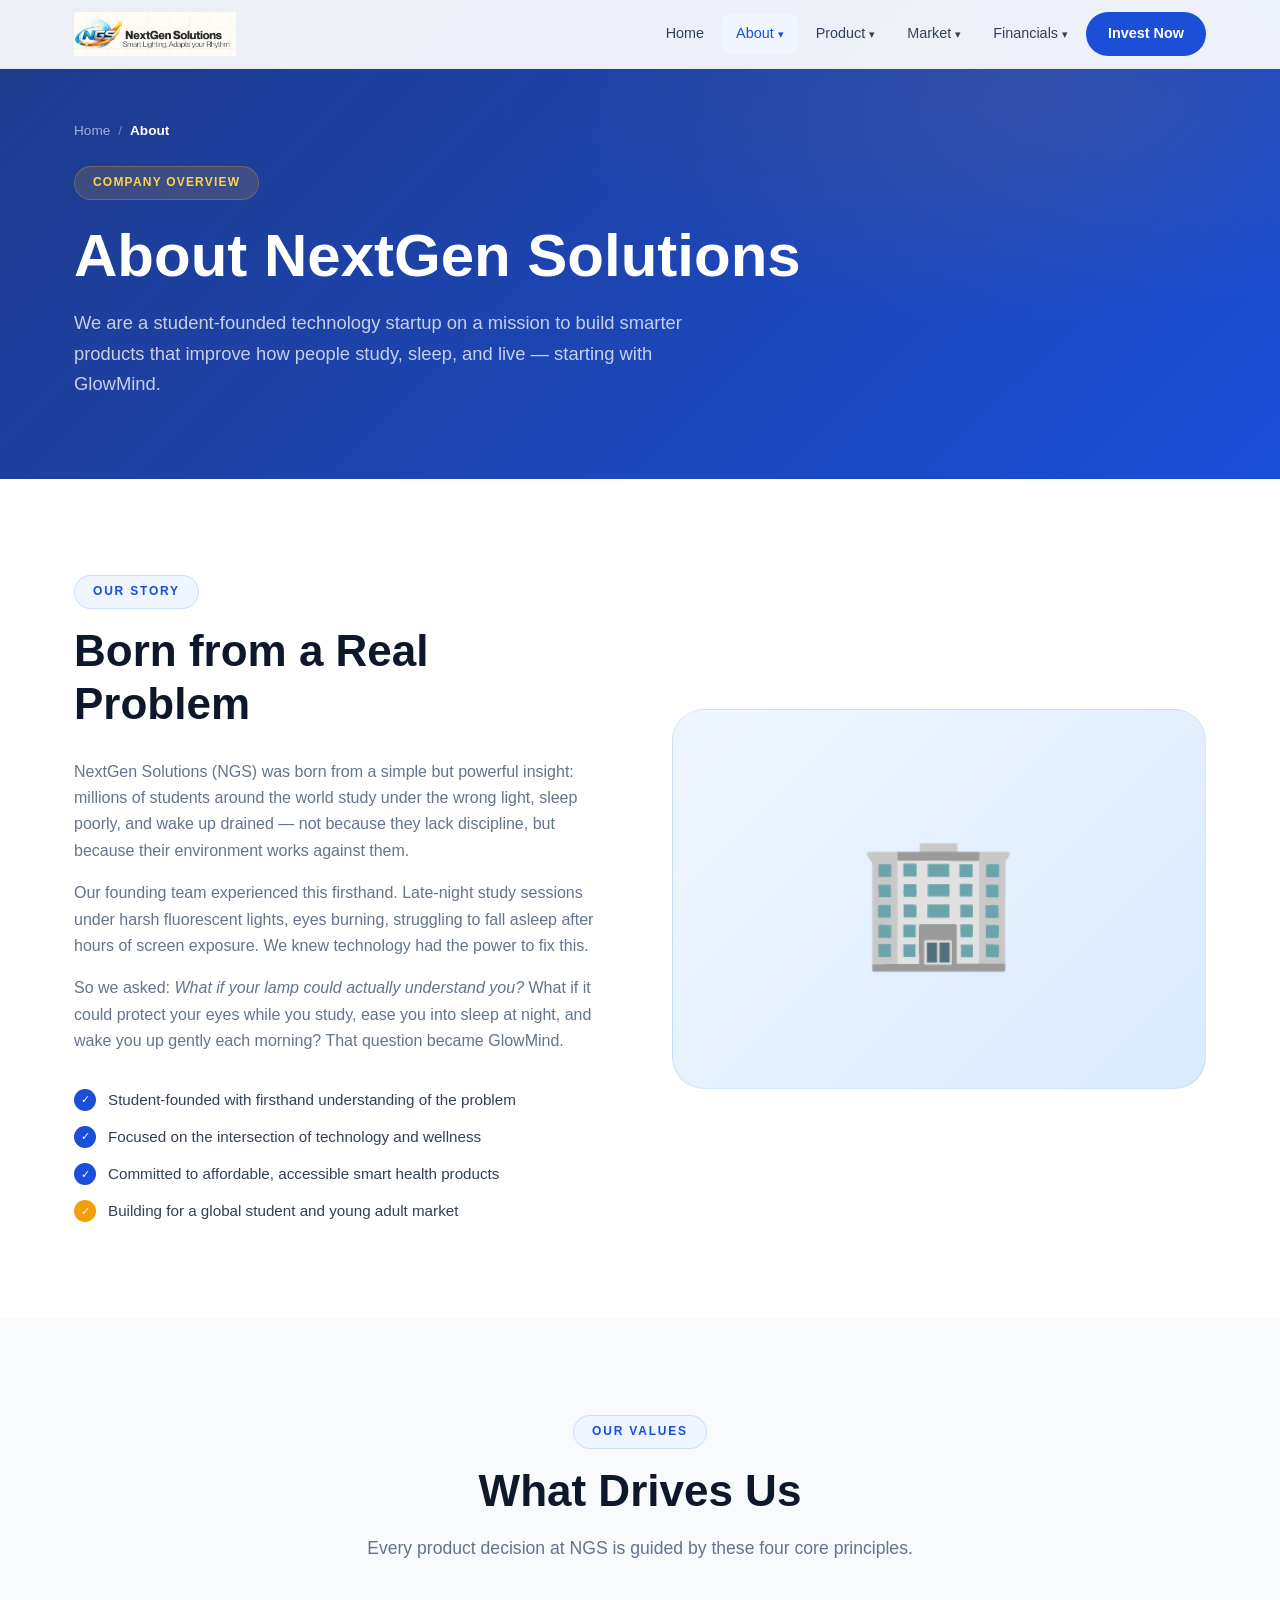
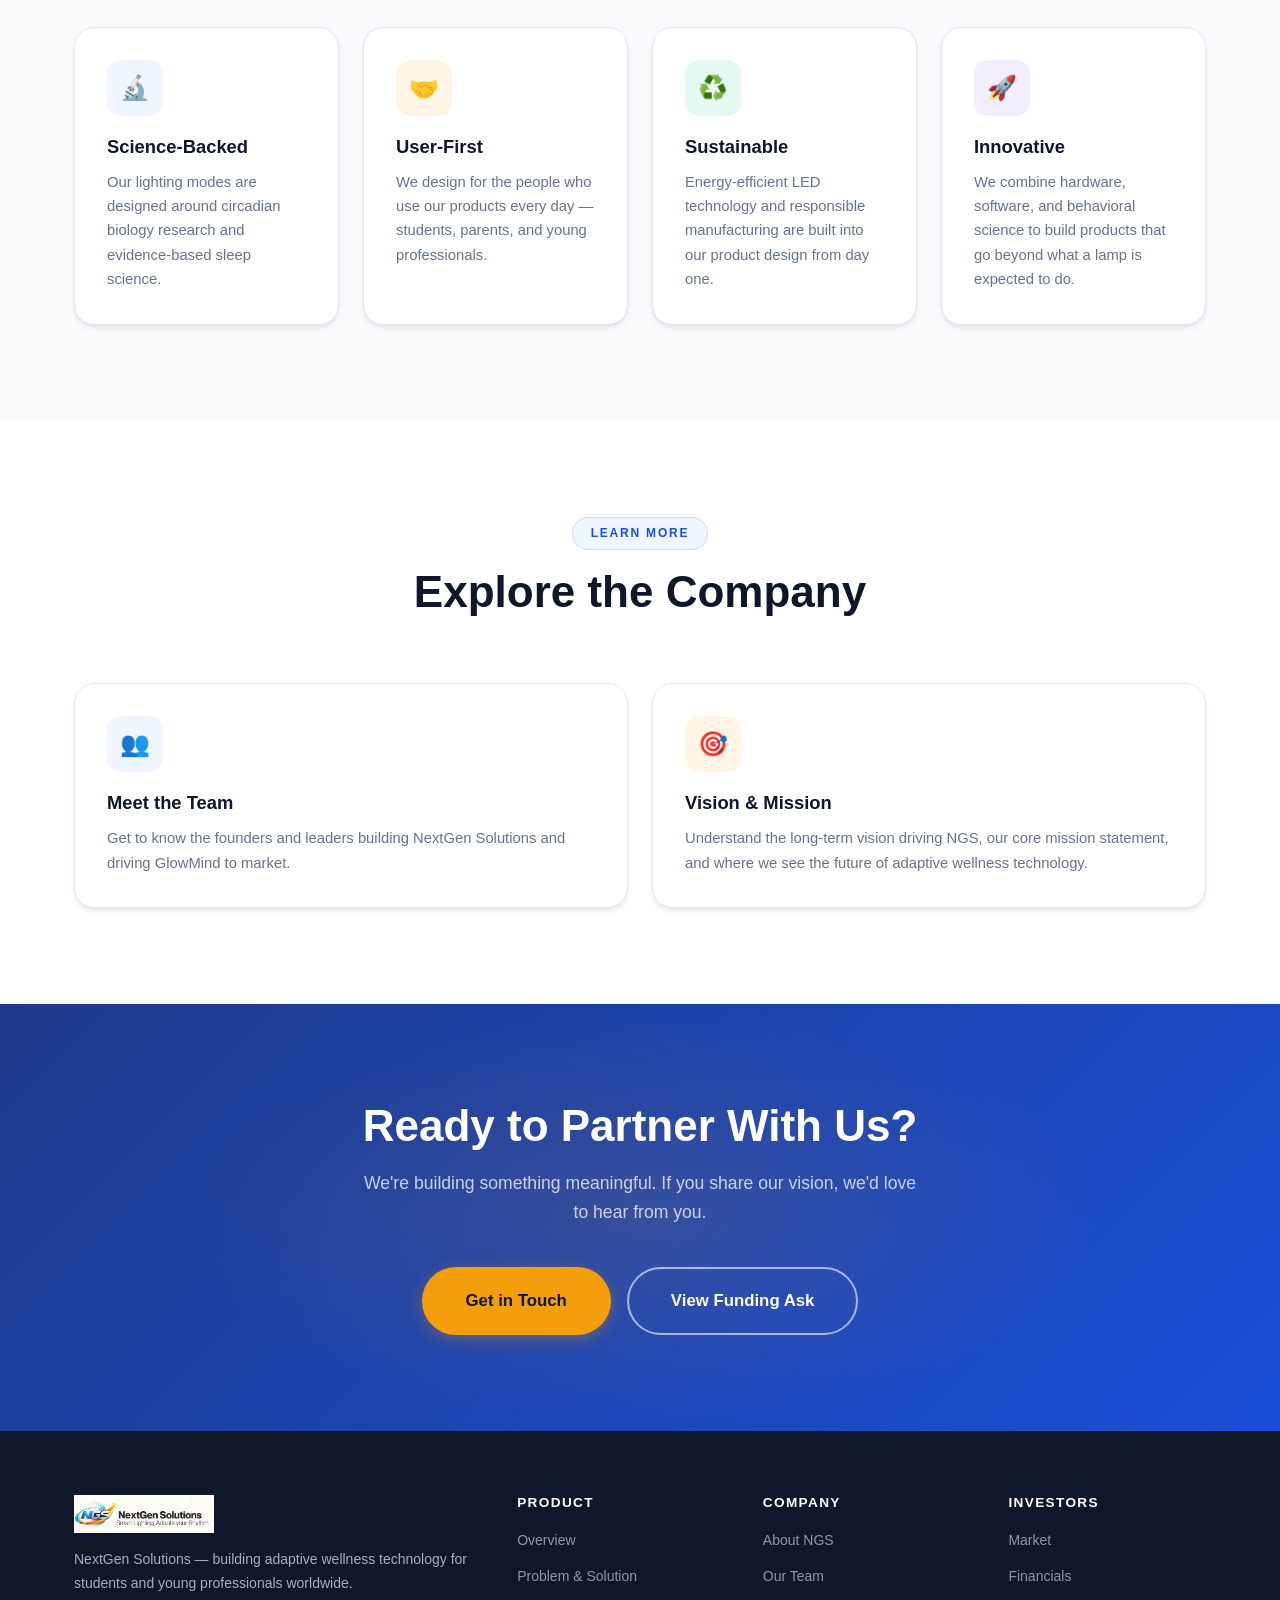
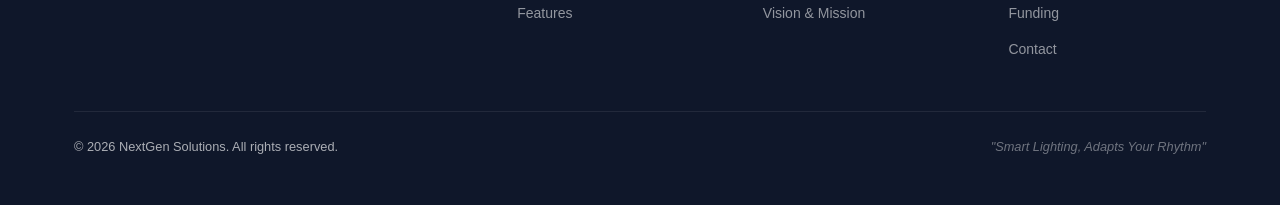
==== commit fe4b36f0: "Update website with real brand assets and pitch deck content - Replace emoji logo with real NGS logo" ====
--- a/about.html
+++ b/about.html
@@ -1,175 +1,173 @@
 <!DOCTYPE html>
 <html lang="en">
 <head>
-  <meta charset="UTF-8" />
-  <meta name="viewport" content="width=device-width, initial-scale=1.0" />
-  <title>About NextGen Solutions | GlowMind</title>
-  <meta name="description" content="Learn about NextGen Solutions — a student-founded startup building adaptive wellness technology to improve how people study, sleep, and live." />
-  <link rel="stylesheet" href="assets/css/styles.css" />
+ <meta charset="UTF-8" />
+ <meta name="viewport" content="width=device-width, initial-scale=1.0" />
+ <link rel="icon" type="image/png" href="assets/img/logo-small.png" />
+ <title>About NextGen Solutions | GlowMind</title>
+ <meta name="description" content="Learn about NextGen Solutions — a student-founded startup building adaptive wellness technology to improve how people study, sleep, and live." />
+ <link rel="stylesheet" href="assets/css/styles.css" />
 </head>
 <body>
 
 <nav class="nav">
-  <div class="nav-inner">
-    <a href="index.html" class="nav-logo">
-      <div class="logo-icon">💡</div>
-      <span>NGS</span> &nbsp;GlowMind
-    </a>
-    <ul class="nav-menu">
-      <li class="nav-item"><a href="index.html" class="nav-link">Home</a></li>
-      <li class="nav-item">
-        <a href="about.html" class="nav-link active" data-dropdown="true">About <span class="chevron">▾</span></a>
-        <div class="dropdown">
-          <a href="about.html">Company Overview</a>
-          <a href="about/team.html">Our Team</a>
-          <a href="about/vision-mission.html">Vision &amp; Mission</a>
-        </div>
-      </li>
-      <li class="nav-item">
-        <a href="product.html" class="nav-link" data-dropdown="true">Product <span class="chevron">▾</span></a>
-        <div class="dropdown">
-          <a href="product.html">Product Overview</a>
-          <a href="product/problem-solution.html">Problem &amp; Solution</a>
-          <a href="product/features.html">Features</a>
-        </div>
-      </li>
-      <li class="nav-item">
-        <a href="market.html" class="nav-link" data-dropdown="true">Market <span class="chevron">▾</span></a>
-        <div class="dropdown">
-          <a href="market.html">Market Opportunity</a>
-          <a href="market/customers.html">Target Customers</a>
-          <a href="market/competition.html">Competition</a>
-        </div>
-      </li>
-      <li class="nav-item">
-        <a href="financials.html" class="nav-link" data-dropdown="true">Financials <span class="chevron">▾</span></a>
-        <div class="dropdown">
-          <a href="financials.html">Revenue &amp; Projections</a>
-          <a href="financials/traction.html">Traction</a>
-          <a href="financials/funding.html">Funding Ask</a>
-        </div>
-      </li>
-      <li class="nav-item"><a href="contact.html" class="nav-link nav-cta">Invest Now</a></li>
-    </ul>
-    <div class="nav-toggle"><span></span><span></span><span></span></div>
-  </div>
+ <div class="nav-inner">
+ <a href="index.html" class="nav-logo"><img src="assets/img/logo.png" alt="NextGen Solutions – GlowMind" class="nav-logo-img" class="nav-logo-img" /></a>
+ <ul class="nav-menu">
+ <li class="nav-item"><a href="index.html" class="nav-link">Home</a></li>
+ <li class="nav-item">
+ <a href="about.html" class="nav-link active" data-dropdown="true">About <span class="chevron">▾</span></a>
+ <div class="dropdown">
+ <a href="about.html">Company Overview</a>
+ <a href="about/team.html">Our Team</a>
+ <a href="about/vision-mission.html">Vision &amp; Mission</a>
+ </div>
+ </li>
+ <li class="nav-item">
+ <a href="product.html" class="nav-link" data-dropdown="true">Product <span class="chevron">▾</span></a>
+ <div class="dropdown">
+ <a href="product.html">Product Overview</a>
+ <a href="product/problem-solution.html">Problem &amp; Solution</a>
+ <a href="product/features.html">Features</a>
+ </div>
+ </li>
+ <li class="nav-item">
+ <a href="market.html" class="nav-link" data-dropdown="true">Market <span class="chevron">▾</span></a>
+ <div class="dropdown">
+ <a href="market.html">Market Opportunity</a>
+ <a href="market/customers.html">Target Customers</a>
+ <a href="market/competition.html">Competition</a>
+ </div>
+ </li>
+ <li class="nav-item">
+ <a href="financials.html" class="nav-link" data-dropdown="true">Financials <span class="chevron">▾</span></a>
+ <div class="dropdown">
+ <a href="financials.html">Revenue &amp; Projections</a>
+ <a href="financials/traction.html">Traction</a>
+ <a href="financials/funding.html">Funding Ask</a>
+ </div>
+ </li>
+ <li class="nav-item"><a href="contact.html" class="nav-link nav-cta">Invest Now</a></li>
+ </ul>
+ <div class="nav-toggle"><span></span><span></span><span></span></div>
+ </div>
 </nav>
 
 <section class="page-hero">
-  <div class="container page-hero-inner">
-    <div class="breadcrumb"><a href="index.html">Home</a><span>/</span><span class="current">About</span></div>
-    <div class="eyebrow">Company Overview</div>
-    <h1>About NextGen Solutions</h1>
-    <p>We are a student-founded technology startup on a mission to build smarter products that improve how people study, sleep, and live — starting with GlowMind.</p>
-  </div>
+ <div class="container page-hero-inner">
+ <div class="breadcrumb"><a href="index.html">Home</a><span>/</span><span class="current">About</span></div>
+ <div class="eyebrow">Company Overview</div>
+ <h1>About NextGen Solutions</h1>
+ <p>We are a student-founded technology startup on a mission to build smarter products that improve how people study, sleep, and live — starting with GlowMind.</p>
+ </div>
 </section>
 
 <!-- Brand Story -->
 <section class="section">
-  <div class="container">
-    <div class="two-col">
-      <div class="two-col-content reveal">
-        <div class="section-header" style="text-align:left;margin-bottom:28px;">
-          <div class="eyebrow">Our Story</div>
-          <h2>Born from a Real Problem</h2>
-        </div>
-        <p>NextGen Solutions (NGS) was born from a simple but powerful insight: millions of students around the world study under the wrong light, sleep poorly, and wake up drained — not because they lack discipline, but because their environment works against them.</p>
-        <p>Our founding team experienced this firsthand. Late-night study sessions under harsh fluorescent lights, eyes burning, struggling to fall asleep after hours of screen exposure. We knew technology had the power to fix this.</p>
-        <p>So we asked: <em>What if your lamp could actually understand you?</em> What if it could protect your eyes while you study, ease you into sleep at night, and wake you up gently each morning? That question became GlowMind.</p>
-        <div class="checklist mt-8">
-          <div class="checklist-item"><div class="ci-icon">✓</div><span>Student-founded with firsthand understanding of the problem</span></div>
-          <div class="checklist-item"><div class="ci-icon">✓</div><span>Focused on the intersection of technology and wellness</span></div>
-          <div class="checklist-item"><div class="ci-icon">✓</div><span>Committed to affordable, accessible smart health products</span></div>
-          <div class="checklist-item accent"><div class="ci-icon">✓</div><span>Building for a global student and young adult market</span></div>
-        </div>
-      </div>
-      <div class="two-col-visual reveal delay-1">🏢</div>
-    </div>
-  </div>
+ <div class="container">
+ <div class="two-col">
+ <div class="two-col-content reveal">
+ <div class="section-header" style="text-align:left;margin-bottom:28px;">
+ <div class="eyebrow">Our Story</div>
+ <h2>Born from a Real Problem</h2>
+ </div>
+ <p>NextGen Solutions (NGS) was born from a simple but powerful insight: millions of students around the world study under the wrong light, sleep poorly, and wake up drained — not because they lack discipline, but because their environment works against them.</p>
+ <p>Our founding team experienced this firsthand. Late-night study sessions under harsh fluorescent lights, eyes burning, struggling to fall asleep after hours of screen exposure. We knew technology had the power to fix this.</p>
+ <p>So we asked: <em>What if your lamp could actually understand you?</em> What if it could protect your eyes while you study, ease you into sleep at night, and wake you up gently each morning? That question became GlowMind.</p>
+ <div class="checklist mt-8">
+ <div class="checklist-item"><div class="ci-icon">✓</div><span>Student-founded with firsthand understanding of the problem</span></div>
+ <div class="checklist-item"><div class="ci-icon">✓</div><span>Focused on the intersection of technology and wellness</span></div>
+ <div class="checklist-item"><div class="ci-icon">✓</div><span>Committed to affordable, accessible smart health products</span></div>
+ <div class="checklist-item accent"><div class="ci-icon">✓</div><span>Building for a global student and young adult market</span></div>
+ </div>
+ </div>
+ <div class="two-col-visual reveal delay-1">🏢</div>
+ </div>
+ </div>
 </section>
 
 <!-- Core Values -->
 <section class="section section-alt">
-  <div class="container">
-    <div class="section-header reveal">
-      <div class="eyebrow">Our Values</div>
-      <h2>What Drives Us</h2>
-      <p>Every product decision at NGS is guided by these four core principles.</p>
-    </div>
-    <div class="card-grid card-grid-4">
-      <div class="card reveal">
-        <div class="card-icon blue">🔬</div>
-        <h3>Science-Backed</h3>
-        <p>Our lighting modes are designed around circadian biology research and evidence-based sleep science.</p>
-      </div>
-      <div class="card reveal delay-1">
-        <div class="card-icon yellow">🤝</div>
-        <h3>User-First</h3>
-        <p>We design for the people who use our products every day — students, parents, and young professionals.</p>
-      </div>
-      <div class="card reveal delay-2">
-        <div class="card-icon green">♻️</div>
-        <h3>Sustainable</h3>
-        <p>Energy-efficient LED technology and responsible manufacturing are built into our product design from day one.</p>
-      </div>
-      <div class="card reveal delay-3">
-        <div class="card-icon purple">🚀</div>
-        <h3>Innovative</h3>
-        <p>We combine hardware, software, and behavioral science to build products that go beyond what a lamp is expected to do.</p>
-      </div>
-    </div>
-  </div>
+ <div class="container">
+ <div class="section-header reveal">
+ <div class="eyebrow">Our Values</div>
+ <h2>What Drives Us</h2>
+ <p>Every product decision at NGS is guided by these four core principles.</p>
+ </div>
+ <div class="card-grid card-grid-4">
+ <div class="card reveal">
+ <div class="card-icon blue">🔬</div>
+ <h3>Science-Backed</h3>
+ <p>Our lighting modes are designed around circadian biology research and evidence-based sleep science.</p>
+ </div>
+ <div class="card reveal delay-1">
+ <div class="card-icon yellow">🤝</div>
+ <h3>User-First</h3>
+ <p>We design for the people who use our products every day — students, parents, and young professionals.</p>
+ </div>
+ <div class="card reveal delay-2">
+ <div class="card-icon green">♻️</div>
+ <h3>Sustainable</h3>
+ <p>Energy-efficient LED technology and responsible manufacturing are built into our product design from day one.</p>
+ </div>
+ <div class="card reveal delay-3">
+ <div class="card-icon purple">🚀</div>
+ <h3>Innovative</h3>
+ <p>We combine hardware, software, and behavioral science to build products that go beyond what a lamp is expected to do.</p>
+ </div>
+ </div>
+ </div>
 </section>
 
 <!-- Quick nav -->
 <section class="section">
-  <div class="container">
-    <div class="section-header reveal">
-      <div class="eyebrow">Learn More</div>
-      <h2>Explore the Company</h2>
-    </div>
-    <div class="card-grid card-grid-2">
-      <a href="about/team.html" class="card reveal" style="cursor:pointer;">
-        <div class="card-icon blue">👥</div>
-        <h3>Meet the Team</h3>
-        <p>Get to know the founders and leaders building NextGen Solutions and driving GlowMind to market.</p>
-      </a>
-      <a href="about/vision-mission.html" class="card reveal delay-1" style="cursor:pointer;">
-        <div class="card-icon yellow">🎯</div>
-        <h3>Vision &amp; Mission</h3>
-        <p>Understand the long-term vision driving NGS, our core mission statement, and where we see the future of adaptive wellness technology.</p>
-      </a>
-    </div>
-  </div>
+ <div class="container">
+ <div class="section-header reveal">
+ <div class="eyebrow">Learn More</div>
+ <h2>Explore the Company</h2>
+ </div>
+ <div class="card-grid card-grid-2">
+ <a href="about/team.html" class="card reveal" style="cursor:pointer;">
+ <div class="card-icon blue">👥</div>
+ <h3>Meet the Team</h3>
+ <p>Get to know the founders and leaders building NextGen Solutions and driving GlowMind to market.</p>
+ </a>
+ <a href="about/vision-mission.html" class="card reveal delay-1" style="cursor:pointer;">
+ <div class="card-icon yellow">🎯</div>
+ <h3>Vision &amp; Mission</h3>
+ <p>Understand the long-term vision driving NGS, our core mission statement, and where we see the future of adaptive wellness technology.</p>
+ </a>
+ </div>
+ </div>
 </section>
 
 <section class="cta-section">
-  <div class="container">
-    <h2>Ready to Partner With Us?</h2>
-    <p>We're building something meaningful. If you share our vision, we'd love to hear from you.</p>
-    <div class="cta-buttons">
-      <a href="contact.html" class="btn btn-accent btn-lg">Get in Touch</a>
-      <a href="financials/funding.html" class="btn btn-outline-white btn-lg">View Funding Ask</a>
-    </div>
-  </div>
+ <div class="container">
+ <h2>Ready to Partner With Us?</h2>
+ <p>We're building something meaningful. If you share our vision, we'd love to hear from you.</p>
+ <div class="cta-buttons">
+ <a href="contact.html" class="btn btn-accent btn-lg">Get in Touch</a>
+ <a href="financials/funding.html" class="btn btn-outline-white btn-lg">View Funding Ask</a>
+ </div>
+ </div>
 </section>
 
 <footer class="footer">
-  <div class="container">
-    <div class="footer-grid">
-      <div class="footer-brand">
-        <div class="logo"><div class="logo-icon">💡</div><div class="logo-text">NGS · GlowMind</div></div>
-        <p>NextGen Solutions — building adaptive wellness technology for students and young professionals worldwide.</p>
-      </div>
-      <div class="footer-col"><h5>Product</h5><ul><li><a href="product.html">Overview</a></li><li><a href="product/problem-solution.html">Problem &amp; Solution</a></li><li><a href="product/features.html">Features</a></li></ul></div>
-      <div class="footer-col"><h5>Company</h5><ul><li><a href="about.html">About NGS</a></li><li><a href="about/team.html">Our Team</a></li><li><a href="about/vision-mission.html">Vision &amp; Mission</a></li></ul></div>
-      <div class="footer-col"><h5>Investors</h5><ul><li><a href="market.html">Market</a></li><li><a href="financials.html">Financials</a></li><li><a href="financials/funding.html">Funding</a></li><li><a href="contact.html">Contact</a></li></ul></div>
-    </div>
-    <div class="footer-bottom">
-      <p>&copy; 2026 NextGen Solutions. All rights reserved.</p>
-      <p class="footer-tagline">"Smart Lighting, Adapts Your Rhythm"</p>
-    </div>
-  </div>
+ <div class="container">
+ <div class="footer-grid">
+ <div class="footer-brand">
+ <img src="assets/img/logo.png" alt="NextGen Solutions" class="footer-logo-img" />
+ <p>NextGen Solutions — building adaptive wellness technology for students and young professionals worldwide.</p>
+ </div>
+ <div class="footer-col"><h5>Product</h5><ul><li><a href="product.html">Overview</a></li><li><a href="product/problem-solution.html">Problem &amp; Solution</a></li><li><a href="product/features.html">Features</a></li></ul></div>
+ <div class="footer-col"><h5>Company</h5><ul><li><a href="about.html">About NGS</a></li><li><a href="about/team.html">Our Team</a></li><li><a href="about/vision-mission.html">Vision &amp; Mission</a></li></ul></div>
+ <div class="footer-col"><h5>Investors</h5><ul><li><a href="market.html">Market</a></li><li><a href="financials.html">Financials</a></li><li><a href="financials/funding.html">Funding</a></li><li><a href="contact.html">Contact</a></li></ul></div>
+ </div>
+ <div class="footer-bottom">
+ <p>&copy; 2026 NextGen Solutions. All rights reserved.</p>
+ <p class="footer-tagline">"Smart Lighting, Adapts Your Rhythm"</p>
+ </div>
+ </div>
 </footer>
 
 <script src="assets/js/script.js"></script>
--- a/assets/css/styles.css
+++ b/assets/css/styles.css
@@ -83,6 +83,33 @@
 .section-header h2 { margin-bottom: 16px; }
 .section-header p { font-size: 1.1rem; color: var(--text-light); max-width: 600px; margin: 0 auto; }
 
+/* ── LOGO IMAGE ── */
+.nav-logo-img {
+  height: 44px;
+  width: auto;
+  display: block;
+}
+.footer-logo-img {
+  height: 38px;
+  width: auto;
+  display: block;
+  margin-bottom: 14px;
+}
+.hero-product-img {
+  width: 100%;
+  max-width: 420px;
+  border-radius: var(--radius-xl);
+  box-shadow: var(--shadow-xl);
+  display: block;
+}
+.team-photo-wrap {
+  border-radius: var(--radius-xl);
+  overflow: hidden;
+  box-shadow: var(--shadow-lg);
+  border: 3px solid rgba(27,79,216,.12);
+}
+.team-photo-wrap img { width: 100%; display: block; }
+
 /* ── NAV ── */
 .nav {
   position: fixed; top: 0; left: 0; right: 0; z-index: 1000;
@@ -550,11 +577,15 @@
   width: 100px; height: 100px;
   border-radius: 50%;
   background: linear-gradient(135deg, var(--primary) 0%, var(--accent) 100%);
-  display: flex; align-items: center; justify-content: center;
-  font-size: 2.5rem;
+  overflow: hidden;
   margin: 0 auto 20px;
-  color: white;
   box-shadow: 0 8px 24px rgba(27,79,216,.3);
+}
+.team-avatar img {
+  width: 100%;
+  height: 100%;
+  object-fit: cover;
+  display: block;
 }
 .team-card h3 { font-size: 1.1rem; margin-bottom: 6px; }
 .team-card .role { font-size: .85rem; font-weight: 600; color: var(--primary); text-transform: uppercase; letter-spacing: .06em; margin-bottom: 12px; }
